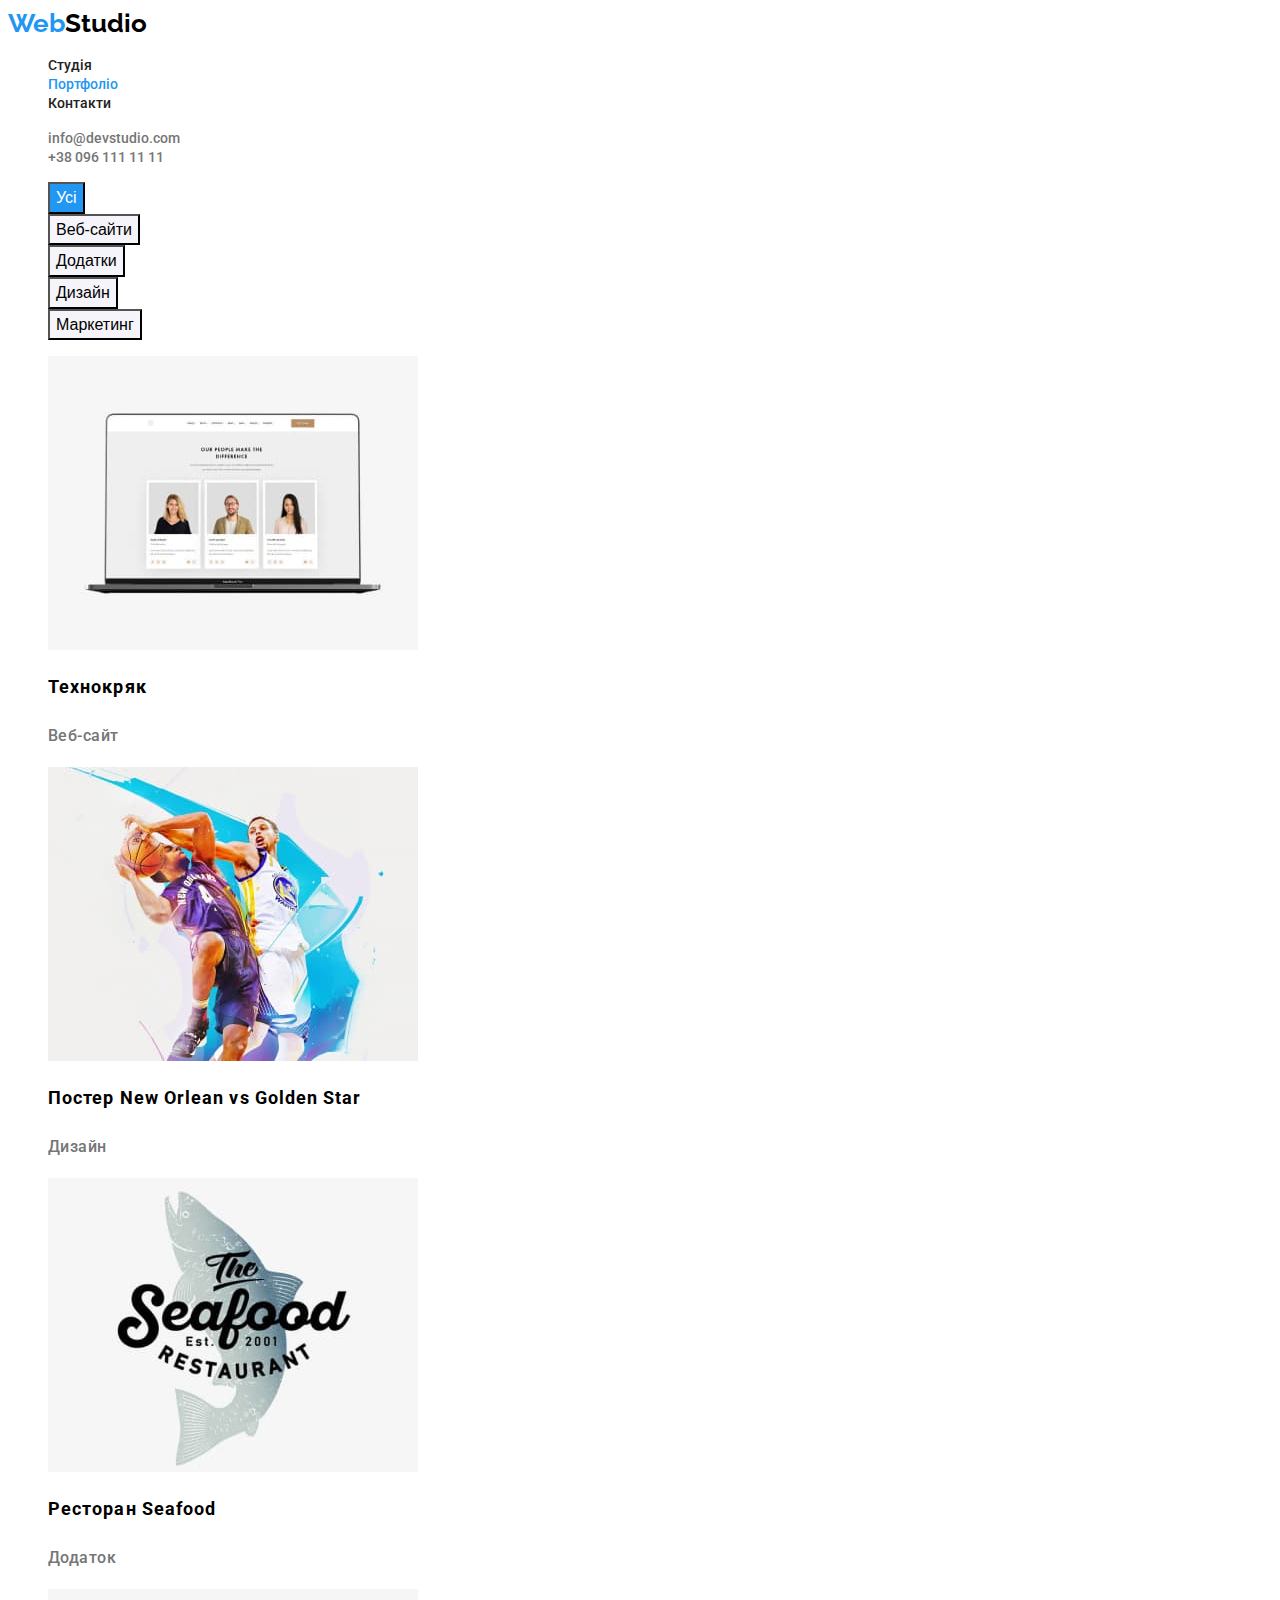
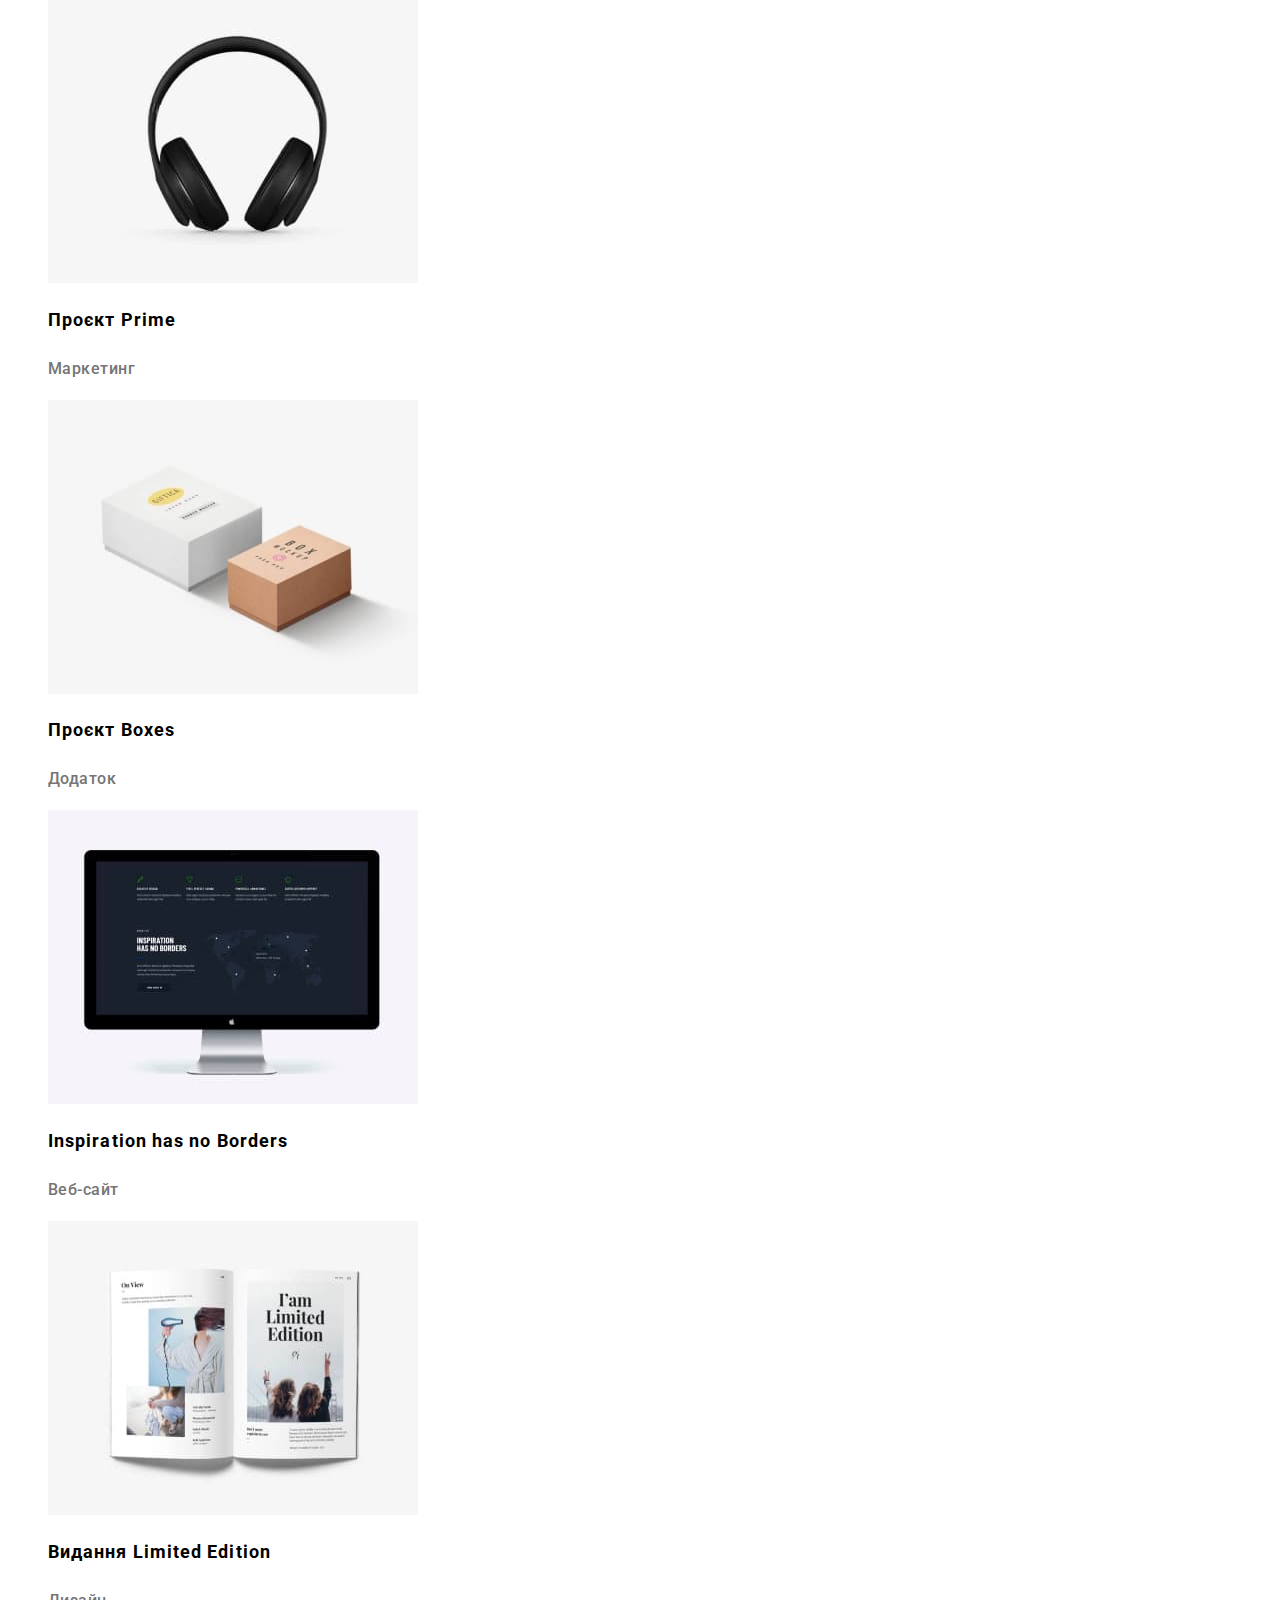
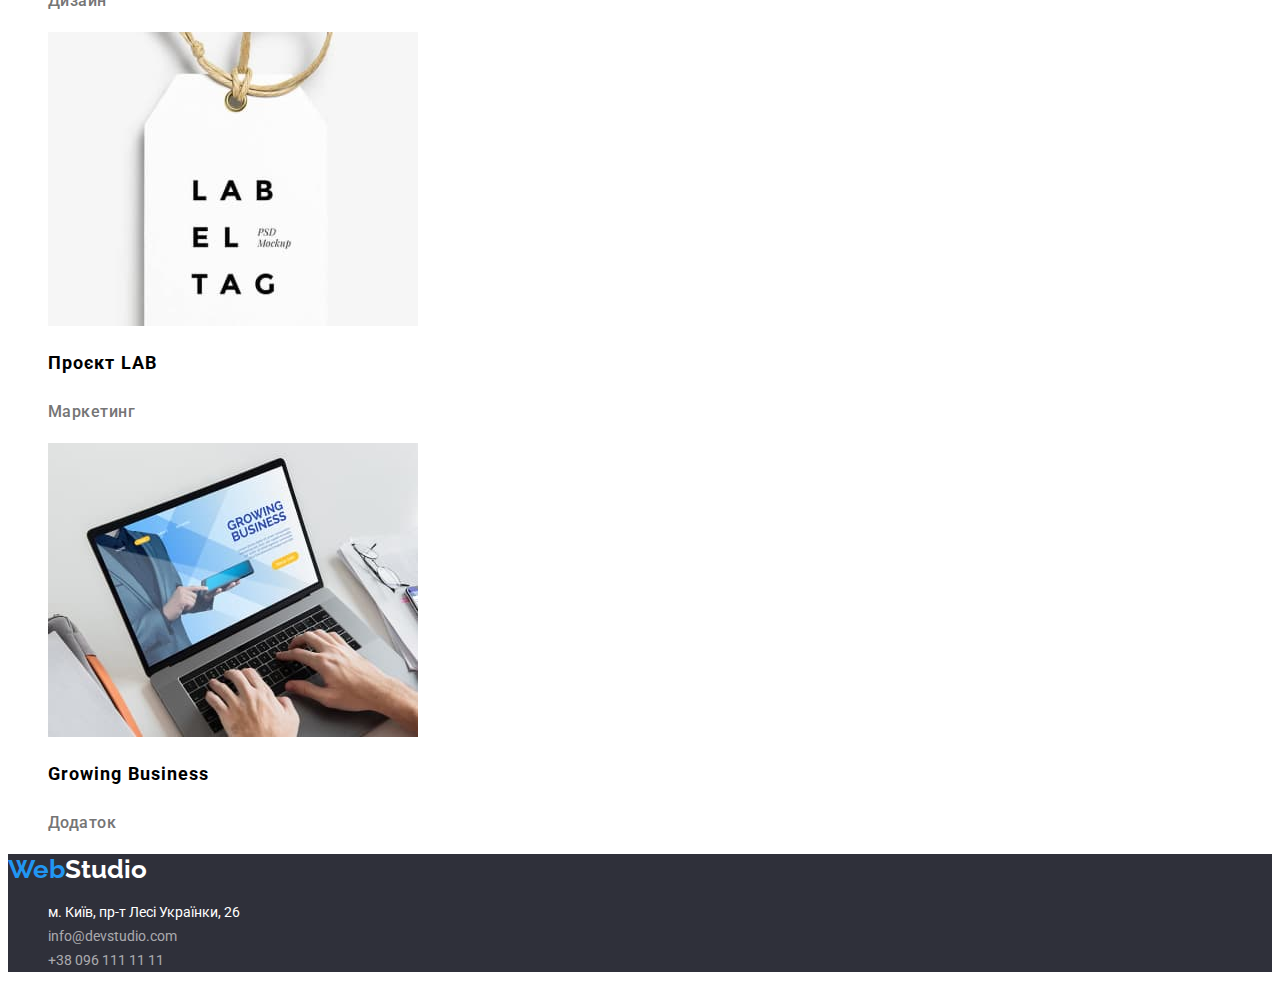
==== portfolio.html @ c9b4e2d4 "Initial commit" ====
<!DOCTYPE html>
<html lang="uk">
<head>
    <meta charset="UTF-8">
    <meta name="viewport" content="width=device-width, initial-scale=1.0">
    <title>Document</title>
    <link rel="stylesheet" href="./css/styles.css">
    <link rel="preconnect" href="https://fonts.googleapis.com">
    <link rel="preconnect" href="https://fonts.gstatic.com" crossorigin>
    <link href="https://fonts.googleapis.com/css2?family=Raleway:wght@700&family=Roboto:wght@400;500;700;900&display=swap" rel="stylesheet">
</head>
<body>
    <header>
        <nav>
            <a href="/" class="logo link">Web<span class="header-logo">Studio</span></a>
            <ul class="list">
            <li><a href="./index.html" class="nav-list link">Студія</a></li>
            <li><a href="./portfolio.html" class="nav-list nav-portfolio link">Портфоліо</a></li>
            <li><a href="" class="nav-list link">Контакти</a></li>
            </ul>
        </nav>
        <ul class="list">
            <li><a href="mailto:info@devstudio.com" class="mail link">info@devstudio.com</a></li>
            <li><a href="tel:+380961111111" class="phone link">+38 096 111 11 11</a></li>
        </ul>
    </header>
    <main>
        <section>
            <ul class="list">
                <li><button type="button" class="filtr-buttons active-button">Усі</button></li>
                <li><button type="button" class="filtr-buttons">Веб-сайти</button></li>
                <li><button type="button" class="filtr-buttons">Додатки</button></li>
                <li><button type="button" class="filtr-buttons">Дизайн</button></li>
                <li><button type="button" class="filtr-buttons">Маркетинг</button></li>
            </ul>
            <ul class="list">
                <li> 
                    <a href="" class="link">
                        <img src="./images/img-8.jpg" alt="Відкритий ноутбук" width="370" height="294">
                        <h2 class="filtr-title">Технокряк</h2>
                        <p class="filtr-dscr">Веб-сайт</p>
                    </a>
                </li>
                <li>
                    <a href="" class="link">
                        <img src="./images/img-9.jpg" alt="Баскетболісти закидають м'яч" width="370" height="294">
                        <h2 class="filtr-title">Постер New Orlean vs Golden Star</h2>
                        <p class="filtr-dscr">Дизайн</p>
                    </a>
                </li>
                <li>
                    <a href="" class="link">
                        <img src="./images/img-10.jpg" alt="Напис на фоні риби" width="370" height="294">
                        <h2 class="filtr-title">Ресторан Seafood</h2>
                        <p class="filtr-dscr">Додаток</p>
                    </a>
                </li>
                <li>
                    <a href="" class="link">
                        <img src="./images/img-11.jpg" alt="Навушники" width="370" height="294">
                        <h2 class="filtr-title">Проєкт Prime</h2>
                        <p class="filtr-dscr">Маркетинг</p>
                    </a>
                </li>
                <li>
                    <a href="" class="link">
                        <img src="./images/img-12.jpg" alt="Коробки різних розмірів" width="370" height="294">
                        <h2 class="filtr-title">Проєкт Boxes</h2>
                        <p class="filtr-dscr">Додаток</p>
                    </a>
                </li>
                <li>
                    <a href="" class="link">
                        <img src="./images/img-13.jpg" alt="Монітор комп'ютера" width="370" height="294">
                        <h2 class="filtr-title">Inspiration has no Borders</h2>
                        <p class="filtr-dscr">Веб-сайт</p>
                    </a>
                </li>
                <li>
                    <a href="" class="link">
                        <img src="./images/img-14.jpg" alt="Розгорнутий журнал" width="370" height="294">
                        <h2 class="filtr-title">Видання Limited Edition</h2>
                        <p class="filtr-dscr">Дизайн</p>
                    </a>
                </li>
                <li>
                    <a href="" class="link">
                        <img src="./images/img-15.jpg" alt="Бірка з написом" width="370" height="294">
                        <h2 class="filtr-title">Проєкт LAB</h2>
                        <p class="filtr-dscr">Маркетинг</p>
                    </a>
                </li>
                <li>
                    <a href="" class="link">
                        <img src="./images/img-16.jpg" alt="Людина набирає текст на відкритому ноутбуці" width="370" height="294">
                        <h2 class="filtr-title">Growing Business</h2>
                        <p class="filtr-dscr">Додаток</p>
                    </a>
                </li>
            </ul>
        </section>
    </main>

    <footer class="footer">
        <a href="./index.html" class="logo link">Web<span class="footer-logo">Studio</span></a>
        <address>
            <ul class="list">
                <li><a href="https://maps.google.com/" target="_blank" rel="noopener noreferrer" class="footer-adress link">м. Київ, пр-т Лесі Українки, 26</a></li>
                <li><a href="mailto:info@devstudio.com" class="footer-mail link">info@devstudio.com</a></li>
                <li><a href="tel:+380961111111" class="footer-phone link">+38 096 111 11 11</a></li>
            </ul>
        </address>
    </footer>   
</body>
---- css/styles.css ----
:root {
    --main-color: #000000;
    --accent-color: #2196F3;
    --text-color: #757575;
}
body {
    font-family: 'Roboto', sans-serif;
    font-weight: 500;
    color: var(--main-color);
}

.link {
    text-decoration: none;
}
.list {
    list-style: none;
}

.logo {
    font-family: Raleway;
    font-weight: 700;
    font-size: 26px;
    line-height: 1.2;
    color: var(--accent-color);
}
.header-logo {
    color: var(--main-color);
}
.nav-list {
    font-size: 14px;
    line-height: 1.1;
    color: #212121;
}
.nav-list:hover,
.nav-list:focus {
    color: var(--accent-color);
}
.nav-studio {
    color: var(--accent-color);
}
.nav-portfolio {
    color: var(--accent-color);
}

.mail {
    font-size: 14px;
    font-weight: 500;
    line-height: 1.1;
    color: var(--text-color);
}
.mail:hover,
.mail:focus {
    color: var(--accent-color);
}
.phone {
    font-size: 14px;
    font-weight: 500;
    line-height: 1.1;
    color: var(--text-color);
}
.phone:hover,
.phone:focus {
    color: var(--accent-color);
}
.upper-section {
    background-color: #2F303A;
}
.main-title {
    font-size: 44px;
    font-weight: 900;
    line-height: 1.4;
    color: #FFFFFF;
    text-transform: uppercase;
}
.main-btn {
    font-size: 16px;
    font-weight: 700;
    line-height: 1.9;
    color: #FFFFFF;
    background-color: #2196F3;
}
.titles {
    font-size: 14px;
    font-weight: 700;
    line-height: 1.1;
    color: var(--main-color);
}
.benefits-text {
    font-size: 14px;
    font-weight: 400;
    line-height: 1.7;
    color: var(--text-color);
}
.section-title {
    font-size: 36px;
    font-weight: 700;
    line-height: 1.2;
    color: var(--main-color);
}
.team-bcgr {
    background-color: #F5F4FA;
}
.team-title {
    font-size: 16px;
    font-weight: 500;
    line-height: 1.2;
    color: var(--main-color);
}
.team-dscrpt {
    font-size: 16px;
    font-weight: 400;
    line-height: 1.2;
    color: var(--text-color);
}
.footer {
    background-color: #2F303A;
}
.footer-logo {
    color: #FFFFFF;
}
.footer-adress {
    font-size: 14px;
    font-weight: 400;
    line-height: 1.7;
    font-style: normal;
    color: #FFFFFF;
}
.footer-mail,
.footer-phone {
    font-size: 14px;
    font-weight: 400;
    line-height: 1.7;
    font-style: normal;
    color: rgba(255, 255, 255, 0.6);
}
.footer-mail:hover,
.footer-mail:focus,
.footer-phone:hover,
.footer-phone:focus,
.footer-adress:hover,
.footer-adress:focus {
    color: var(--accent-color);
}
.filtr-buttons {
    font-size: 16px;
    font-weight: 500;
    line-height: 1.6;
    color: var(--main-color);
    background-color: #F5F4FA;
}
.filtr-buttons:hover, 
.filtr-buttons:focus {
    color: #FFFFFF;
    background-color: #2196F3;
}
.active-button {
    color: #FFFFFF;
    background-color: #2196F3;
}

.filtr-title {
    font-size: 18px;
    font-weight: 700;
    line-height: 2;
    letter-spacing: 0.06em;
    color: var(--main-color);
}
.filtr-dscr {
    font-size: 16px;
    line-height: 1.87;
    letter-spacing: 0.03em;
    color: var(--text-color);
}
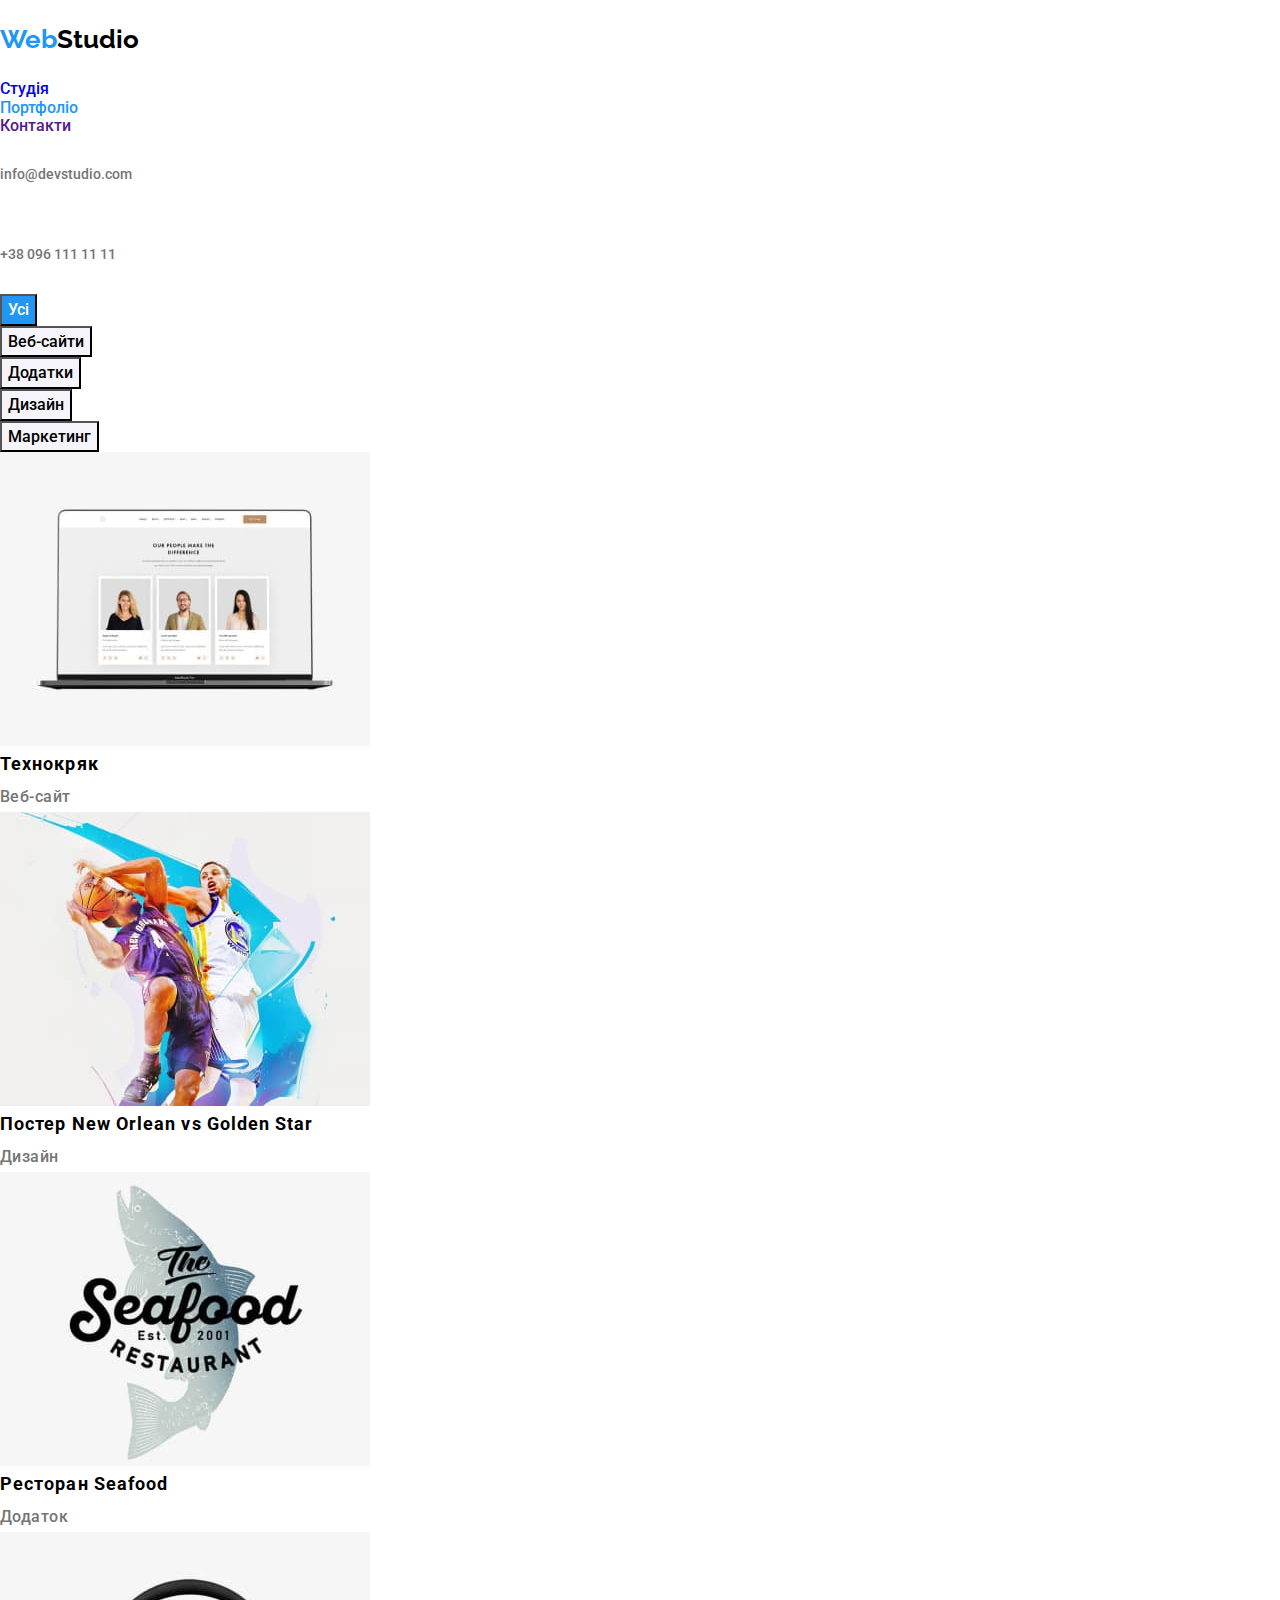
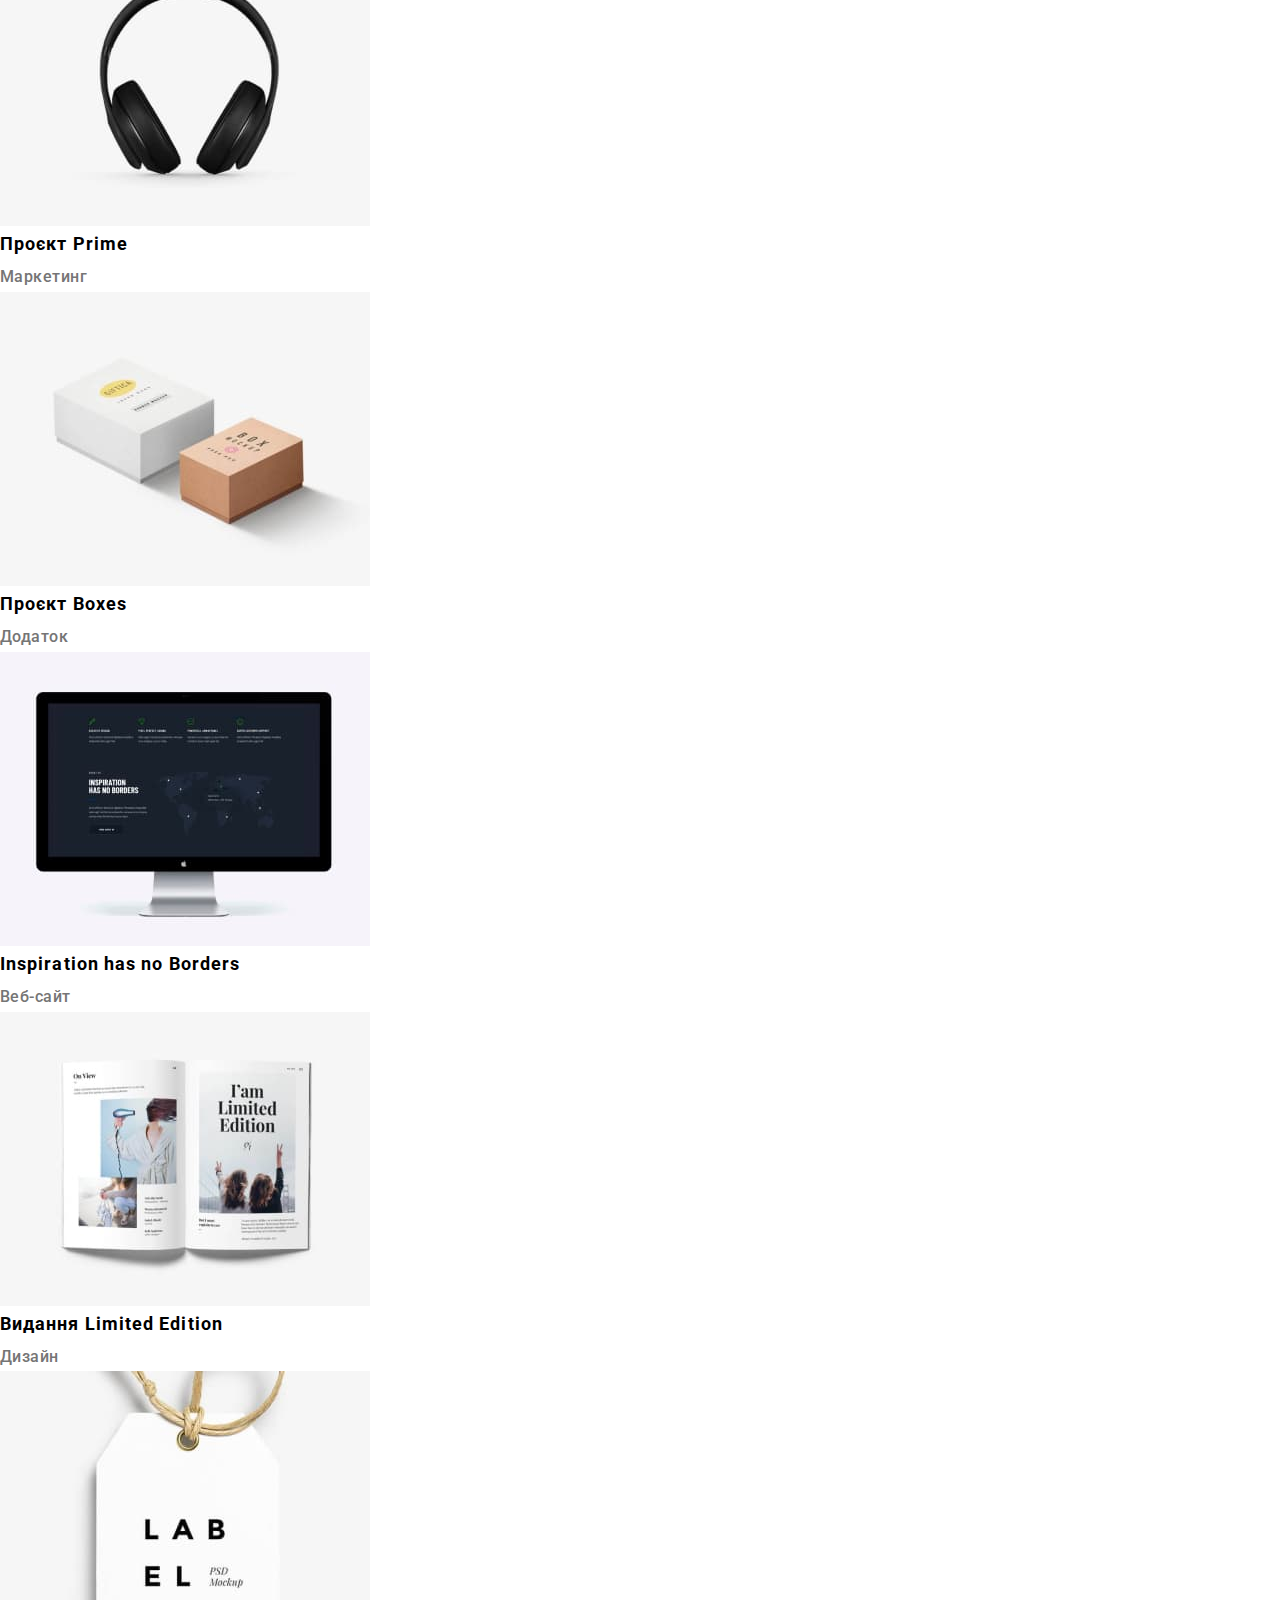
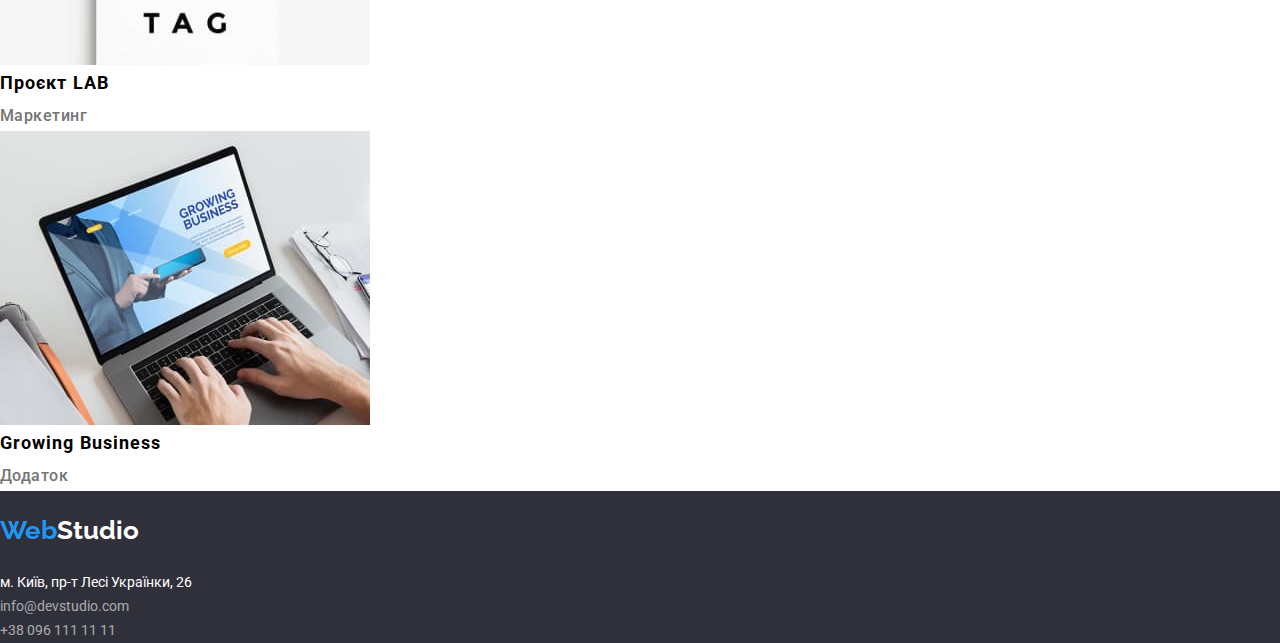
==== commit ffdc51d9: "portfolio page positioning" ====
--- a/portfolio.html
+++ b/portfolio.html
@@ -4,10 +4,11 @@
     <meta charset="UTF-8">
     <meta name="viewport" content="width=device-width, initial-scale=1.0">
     <title>Document</title>
-    <link rel="stylesheet" href="./css/styles.css">
+    <link rel="stylesheet" href="https://cdnjs.cloudflare.com/ajax/libs/modern-normalize/2.0.0/modern-normalize.min.css">
     <link rel="preconnect" href="https://fonts.googleapis.com">
     <link rel="preconnect" href="https://fonts.gstatic.com" crossorigin>
     <link href="https://fonts.googleapis.com/css2?family=Raleway:wght@700&family=Roboto:wght@400;500;700;900&display=swap" rel="stylesheet">
+    <link rel="stylesheet" href="./css/styles.css">
 </head>
 <body>
     <header>
--- a/css/styles.css
+++ b/css/styles.css
@@ -8,31 +8,71 @@
     font-weight: 500;
     color: var(--main-color);
 }
-
+h1,
+h2,
+h3,
+h4,
+h5,
+h6,
+p {
+    margin: 0;
+}
+img {
+    display: block;
+}
 .link {
     text-decoration: none;
 }
 .list {
     list-style: none;
+    padding: 0;
+    margin: 0;
+}
+.container {
+    width: 1200px;
+    padding: 0 15px;
+    margin-right: auto;
+    margin-left:auto;
+}
+.header-container {
+    display: flex;
+    align-items: center;
+    border-bottom: 1px solid #ECECEC;
+}
+.logo {
+    display: block;
+    padding-top: 24px;
+    padding-bottom: 25px;
+    margin-right: 93px;
+    font-family: Raleway;
+    font-weight: 700;
+    font-size: 26px;
+    line-height: 1.2;
+    color: var(--accent-color);
+}
+.header-logo {
+    color: var(--main-color);
+}
+.nav-list {
+    display: flex;
+    align-items: center;
+}
+.nav-item {
+    margin-right: 50px;
+}
+.nav-item:last-child {
+    margin-right: 0;
+}
+.nav-element {
+    display: block;
+    padding: 32px 0;
+    font-size: 14px;
+    line-height: 1.1;
+    color: #212121;
 }
 
-.logo {
-    font-family: Raleway;
-    font-weight: 700;
-    font-size: 26px;
-    line-height: 1.2;
-    color: var(--accent-color);
-}
-.header-logo {
-    color: var(--main-color);
-}
-.nav-list {
-    font-size: 14px;
-    line-height: 1.1;
-    color: #212121;
-}
-.nav-list:hover,
-.nav-list:focus {
+.nav-element:hover,
+.nav-element:focus {
     color: var(--accent-color);
 }
 .nav-studio {
@@ -41,8 +81,19 @@
 .nav-portfolio {
     color: var(--accent-color);
 }
-
+.header-contacts {
+    margin-left: auto;
+}
+.contact-list {
+    display: flex;
+    align-items: center;
+}
+.contact-item {
+    margin-right: 50px;
+}
 .mail {
+    display: block;
+    padding: 32px 0;
     font-size: 14px;
     font-weight: 500;
     line-height: 1.1;
@@ -53,6 +104,8 @@
     color: var(--accent-color);
 }
 .phone {
+    display: block;
+    padding: 32px 0;
     font-size: 14px;
     font-weight: 500;
     line-height: 1.1;
@@ -65,7 +118,14 @@
 .upper-section {
     background-color: #2F303A;
 }
+.main-container {
+    text-align: center;
+    width: 696px;
+    padding-bottom: 200px;
+}
 .main-title {
+    padding-top: 200px;
+    margin-bottom: 30px;
     font-size: 44px;
     font-weight: 900;
     line-height: 1.4;
@@ -73,12 +133,25 @@
     text-transform: uppercase;
 }
 .main-btn {
+    width: 200px;
+    height: 50px;
     font-size: 16px;
     font-weight: 700;
     line-height: 1.9;
     color: #FFFFFF;
     background-color: #2196F3;
 }
+.benefits-list {
+    display: flex;
+    padding-top: 94px;
+    padding-bottom: 94px;
+}
+.benefits-item {
+    margin-right: 30px;
+}
+.benefits-item:last-child {
+    margin-right: 0px;
+}
 .titles {
     font-size: 14px;
     font-weight: 700;
@@ -92,25 +165,63 @@
     color: var(--text-color);
 }
 .section-title {
+    margin-bottom: 50px;
+    text-align: center;
     font-size: 36px;
     font-weight: 700;
     line-height: 1.2;
     color: var(--main-color);
+}
+.do-list {
+    display: flex;
+    align-items: center;
+    padding-bottom: 94px;
+}
+.do-item {
+    margin-right: 30px;
+}
+.do-item:last-child {
+    margin-right: 0px;
+}
+
+.team-container .section-title {
+    padding-top: 94px;
 }
 .team-bcgr {
     background-color: #F5F4FA;
 }
+.team-list {
+    display: flex;
+    padding-bottom: 94px;
+}
+.team-item {
+    margin-right: 30px;
+    text-align: center;
+    background-color: #FFFFFF;
+}
+.team-item:last-child {
+    margin-right: 0px;
+}
+.team-card {
+    margin-bottom: 30px;
+}
 .team-title {
+    margin-bottom: 10px;
     font-size: 16px;
     font-weight: 500;
     line-height: 1.2;
     color: var(--main-color);
 }
 .team-dscrpt {
-    font-size: 16px;
-    font-weight: 400;
-    line-height: 1.2;
-    color: var(--text-color);
+    padding-bottom: 30px;
+    font-size: 16px;
+    font-weight: 400;
+    line-height: 1.2;
+    color: var(--text-color);
+}
+.footer-container .logo {
+    padding: 60px 0 0 0;
+    margin-bottom: 28px;
 }
 .footer {
     background-color: #2F303A;
@@ -141,6 +252,9 @@
 .footer-adress:focus {
     color: var(--accent-color);
 }
+.footer-list {
+    padding-bottom: 60px;
+}
 .filtr-buttons {
     font-size: 16px;
     font-weight: 500;
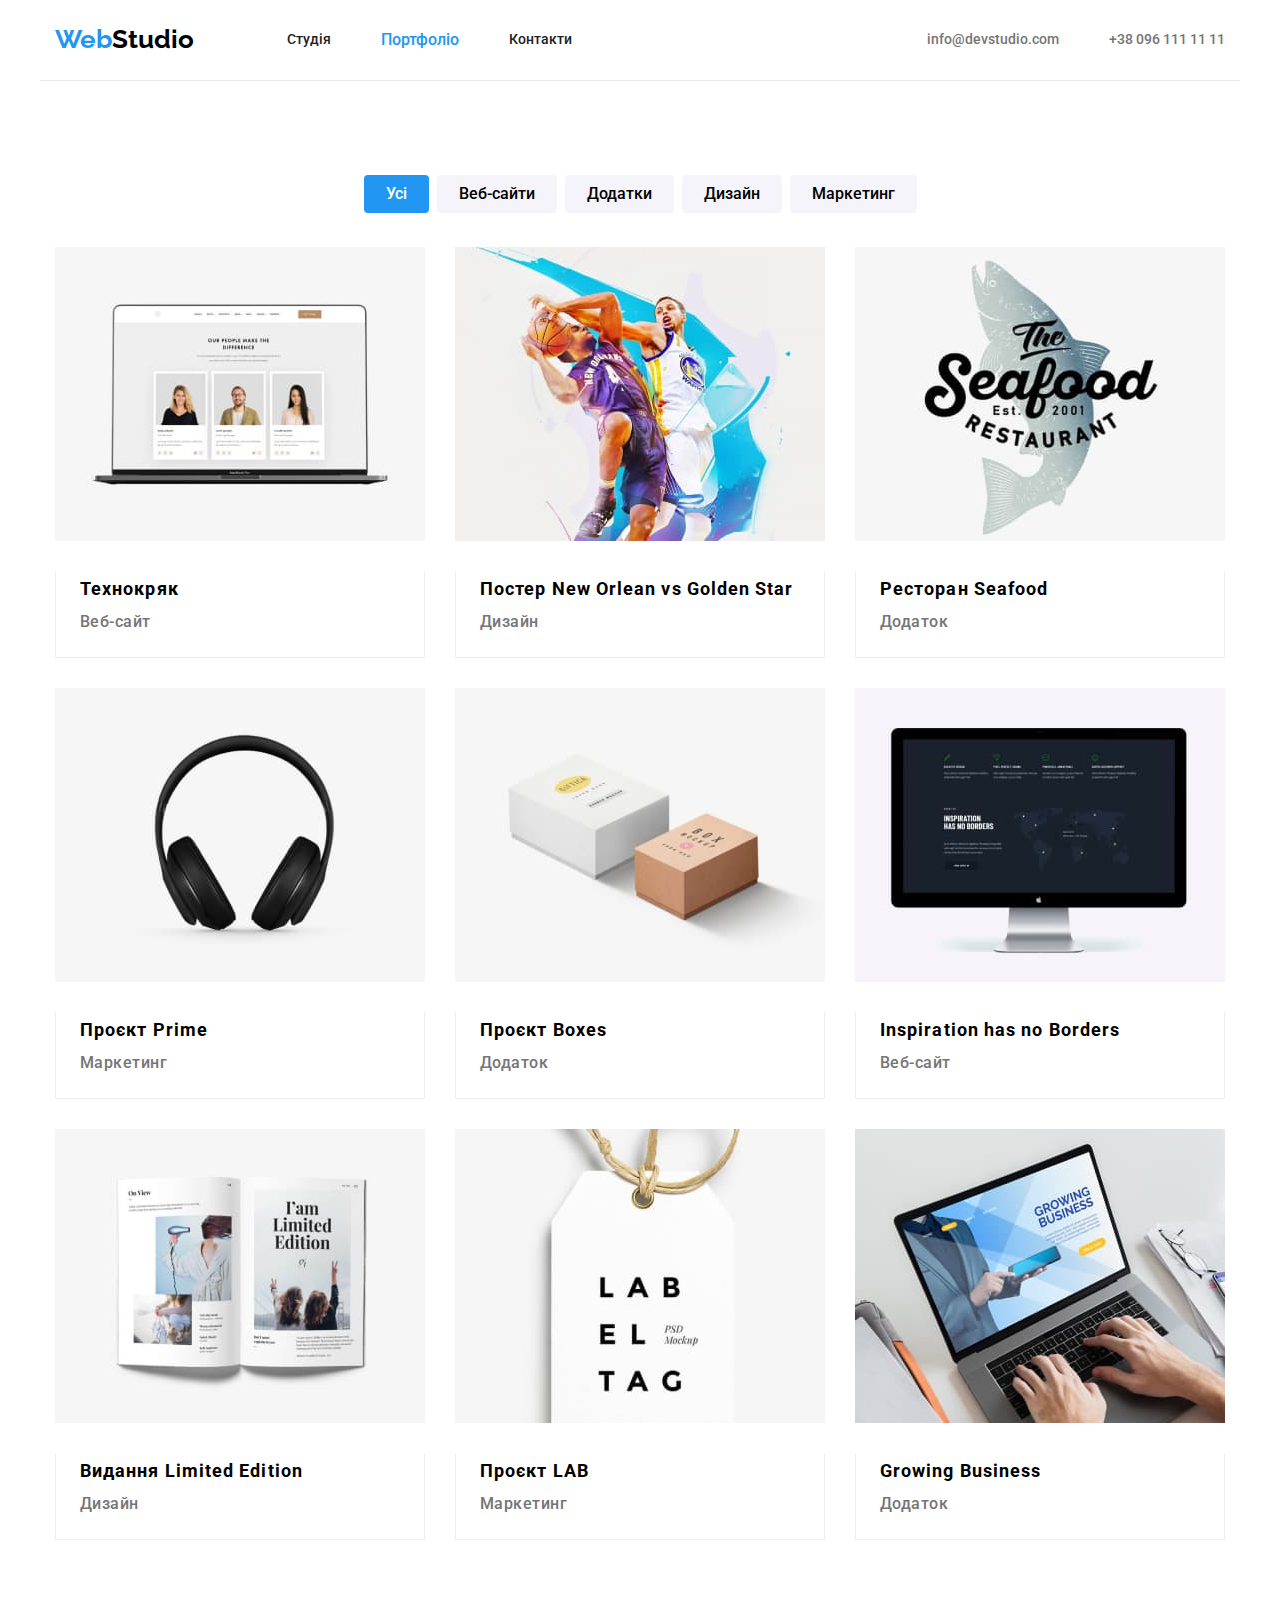
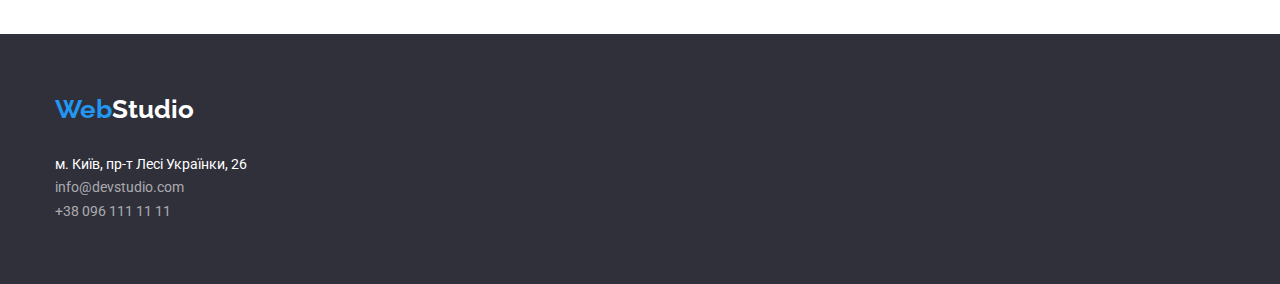
==== commit 213a314a: "positioning of the studio page" ====
--- a/portfolio.html
+++ b/portfolio.html
@@ -12,105 +12,131 @@
 </head>
 <body>
     <header>
-        <nav>
+        <div class="container header-container">
             <a href="/" class="logo link">Web<span class="header-logo">Studio</span></a>
-            <ul class="list">
-            <li><a href="./index.html" class="nav-list link">Студія</a></li>
-            <li><a href="./portfolio.html" class="nav-list nav-portfolio link">Портфоліо</a></li>
-            <li><a href="" class="nav-list link">Контакти</a></li>
+            <nav>
+                <ul class="list nav-list">
+                    <li class="nav-item"><a href="" class="nav-element link">Студія</a></li>
+                    <li class="nav-item"><a href="./portfolio.html" class="nav-list nav-portfolio link">Портфоліо</a></li>
+                    <li class="nav-item"><a href="" class="nav-element link">Контакти</a></li>
+                </ul>
+            </nav>
+            <div class="header-contacts">
+                <ul class="list contact-list">
+                    <li class="contact-item"><a href="mailto:info@devstudio.com" class="mail link">info@devstudio.com</a></li>
+                    <li><a href="tel:+380961111111" class="phone link">+38 096 111 11 11</a></li>
+                </ul>
+            </div>
+        </div>
+    </header>
+<main>
+    <div class="container">
+        <section class="filtr-section">
+            <ul class="list filtr-list">
+                <li class="filtr-item"><button type="button" class="filtr-buttons active-button">Усі</button></li>
+                <li class="filtr-item"><button type="button" class="filtr-buttons">Веб-сайти</button></li>
+                <li class="filtr-item"><button type="button" class="filtr-buttons">Додатки</button></li>
+                <li class="filtr-item"><button type="button" class="filtr-buttons">Дизайн</button></li>
+                <li class="filtr-item"><button type="button" class="filtr-buttons">Маркетинг</button></li>
             </ul>
-        </nav>
-        <ul class="list">
-            <li><a href="mailto:info@devstudio.com" class="mail link">info@devstudio.com</a></li>
-            <li><a href="tel:+380961111111" class="phone link">+38 096 111 11 11</a></li>
-        </ul>
-    </header>
-    <main>
-        <section>
-            <ul class="list">
-                <li><button type="button" class="filtr-buttons active-button">Усі</button></li>
-                <li><button type="button" class="filtr-buttons">Веб-сайти</button></li>
-                <li><button type="button" class="filtr-buttons">Додатки</button></li>
-                <li><button type="button" class="filtr-buttons">Дизайн</button></li>
-                <li><button type="button" class="filtr-buttons">Маркетинг</button></li>
-            </ul>
-            <ul class="list">
-                <li> 
+            <ul class="list filtr-container">
+                <li class="card-item"> 
                     <a href="" class="link">
-                        <img src="./images/img-8.jpg" alt="Відкритий ноутбук" width="370" height="294">
-                        <h2 class="filtr-title">Технокряк</h2>
-                        <p class="filtr-dscr">Веб-сайт</p>
+                        <img class="card-image" src="./images/img-8.jpg" alt="Відкритий ноутбук" width="370" height="294">
+                        <div class="card-text">
+                            <h2 class="filtr-title">Технокряк</h2>
+                            <p class="filtr-dscr">Веб-сайт</p>
+                        </div>
                     </a>
                 </li>
-                <li>
+                <li class="card-item">
                     <a href="" class="link">
-                        <img src="./images/img-9.jpg" alt="Баскетболісти закидають м'яч" width="370" height="294">
-                        <h2 class="filtr-title">Постер New Orlean vs Golden Star</h2>
-                        <p class="filtr-dscr">Дизайн</p>
+                        <img class="card-image" src="./images/img-9.jpg" alt="Баскетболісти закидають м'яч" width="370" height="294">
+                        <div class="card-text">
+                            <h2 class="filtr-title">Постер New Orlean vs Golden Star</h2>
+                            <p class="filtr-dscr">Дизайн</p>
+                        </div>
                     </a>
                 </li>
-                <li>
+                <li class="card-item">
                     <a href="" class="link">
-                        <img src="./images/img-10.jpg" alt="Напис на фоні риби" width="370" height="294">
-                        <h2 class="filtr-title">Ресторан Seafood</h2>
-                        <p class="filtr-dscr">Додаток</p>
+                        <img class="card-image" src="./images/img-10.jpg" alt="Напис на фоні риби" width="370" height="294">
+                        <div class="card-text">
+                            <h2 class="filtr-title">Ресторан Seafood</h2>
+                            <p class="filtr-dscr">Додаток</p>
+                        </div>
                     </a>
                 </li>
-                <li>
+                <li class="card-item">
                     <a href="" class="link">
-                        <img src="./images/img-11.jpg" alt="Навушники" width="370" height="294">
-                        <h2 class="filtr-title">Проєкт Prime</h2>
-                        <p class="filtr-dscr">Маркетинг</p>
+                        <img class="card-image" src="./images/img-11.jpg" alt="Навушники" width="370" height="294">
+                        <div class="card-text">
+                            <h2 class="filtr-title">Проєкт Prime</h2>
+                            <p class="filtr-dscr">Маркетинг</p>
+                        </div>
                     </a>
                 </li>
-                <li>
+                <li class="card-item">
                     <a href="" class="link">
-                        <img src="./images/img-12.jpg" alt="Коробки різних розмірів" width="370" height="294">
-                        <h2 class="filtr-title">Проєкт Boxes</h2>
-                        <p class="filtr-dscr">Додаток</p>
+                        <img class="card-image" src="./images/img-12.jpg" alt="Коробки різних розмірів" width="370" height="294">
+                        <div class="card-text">
+                            <h2 class="filtr-title">Проєкт Boxes</h2>
+                            <p class="filtr-dscr">Додаток</p>
+                        </div>
                     </a>
                 </li>
-                <li>
+                <li class="card-item">
                     <a href="" class="link">
-                        <img src="./images/img-13.jpg" alt="Монітор комп'ютера" width="370" height="294">
-                        <h2 class="filtr-title">Inspiration has no Borders</h2>
-                        <p class="filtr-dscr">Веб-сайт</p>
+                        <img class="card-image" src="./images/img-13.jpg" alt="Монітор комп'ютера" width="370" height="294">
+                        <div class="card-text">
+                            <h2 class="filtr-title">Inspiration has no Borders</h2>
+                            <p class="filtr-dscr">Веб-сайт</p>
+                        </div>
                     </a>
                 </li>
-                <li>
+                <li class="card-item">
                     <a href="" class="link">
-                        <img src="./images/img-14.jpg" alt="Розгорнутий журнал" width="370" height="294">
-                        <h2 class="filtr-title">Видання Limited Edition</h2>
-                        <p class="filtr-dscr">Дизайн</p>
+                        <img class="card-image" src="./images/img-14.jpg" alt="Розгорнутий журнал" width="370" height="294">
+                        <div class="card-text">
+                            <h2 class="filtr-title">Видання Limited Edition</h2>
+                            <p class="filtr-dscr">Дизайн</p>
+                        </div>
                     </a>
                 </li>
-                <li>
+                <li class="card-item">
                     <a href="" class="link">
-                        <img src="./images/img-15.jpg" alt="Бірка з написом" width="370" height="294">
-                        <h2 class="filtr-title">Проєкт LAB</h2>
-                        <p class="filtr-dscr">Маркетинг</p>
+                        <img class="card-image" src="./images/img-15.jpg" alt="Бірка з написом" width="370" height="294">
+                        <div class="card-text">
+                            <h2 class="filtr-title">Проєкт LAB</h2>
+                            <p class="filtr-dscr">Маркетинг</p>
+                        </div>
                     </a>
                 </li>
-                <li>
+                <li class="card-item">
                     <a href="" class="link">
-                        <img src="./images/img-16.jpg" alt="Людина набирає текст на відкритому ноутбуці" width="370" height="294">
-                        <h2 class="filtr-title">Growing Business</h2>
-                        <p class="filtr-dscr">Додаток</p>
+                        <img class="card-image" src="./images/img-16.jpg" alt="Людина набирає текст на відкритому ноутбуці" width="370" height="294">
+                        <div class="card-text">
+                            <h2 class="filtr-title">Growing Business</h2>
+                            <p class="filtr-dscr">Додаток</p>
+                        </div>
                     </a>
                 </li>
             </ul>
         </section>
-    </main>
+    </div>    
+</main>
 
     <footer class="footer">
-        <a href="./index.html" class="logo link">Web<span class="footer-logo">Studio</span></a>
-        <address>
-            <ul class="list">
-                <li><a href="https://maps.google.com/" target="_blank" rel="noopener noreferrer" class="footer-adress link">м. Київ, пр-т Лесі Українки, 26</a></li>
-                <li><a href="mailto:info@devstudio.com" class="footer-mail link">info@devstudio.com</a></li>
-                <li><a href="tel:+380961111111" class="footer-phone link">+38 096 111 11 11</a></li>
-            </ul>
-        </address>
+        <div class="container footer-container">
+            <a href="" class="logo link">Web<span class="footer-logo">Studio</span></a>
+            <address>
+                <ul class="list footer-list">
+                    <li><a href="https://maps.google.com/" target="_blank" rel="noopener noreferrer" class="footer-adress link">м. Київ, пр-т Лесі Українки, 26</a></li>
+                    <li><a href="mailto:info@devstudio.com" class="footer-mail link">info@devstudio.com</a></li>
+                    <li><a href="tel:+380961111111" class="footer-phone link">+38 096 111 11 11</a></li>
+                </ul>
+            </address>
+        </div>
     </footer>   
 </body>
 
--- a/css/styles.css
+++ b/css/styles.css
@@ -255,7 +255,25 @@
 .footer-list {
     padding-bottom: 60px;
 }
+.filtr-section {
+    padding-top: 94px;
+    padding-bottom: 94px;
+}
+.filtr-list {
+    display: flex;
+    justify-content: center;
+    margin-bottom: 34px;
+}
+.filtr-item {
+    margin-right: 8px;
+}
+.filtr-item:last-child {
+    margin-right: 0;
+}
 .filtr-buttons {
+    border: 0;
+    border-radius: 4px;
+    padding: 6px 22px;
     font-size: 16px;
     font-weight: 500;
     line-height: 1.6;
@@ -266,12 +284,37 @@
 .filtr-buttons:focus {
     color: #FFFFFF;
     background-color: #2196F3;
+    cursor: pointer;
 }
 .active-button {
     color: #FFFFFF;
     background-color: #2196F3;
 }
-
+.filtr-container {
+    display: flex;
+    flex-wrap: wrap;
+}
+.card-item {
+    width: 370px;
+    margin-right: 30px;
+    margin-bottom: 30px;
+    
+}
+.card-item:nth-last-child(-n+3) {
+    margin-bottom: 0;
+}
+.card-item:nth-child(3n) {
+    margin-right: 0;
+}
+.card-image {
+    margin-bottom: 30px;
+}
+.card-text {
+    border: 1px solid #EEEEEE;
+    border-top: 0;
+    padding-left: 24px;
+    padding-bottom: 20px;
+}
 .filtr-title {
     font-size: 18px;
     font-weight: 700;
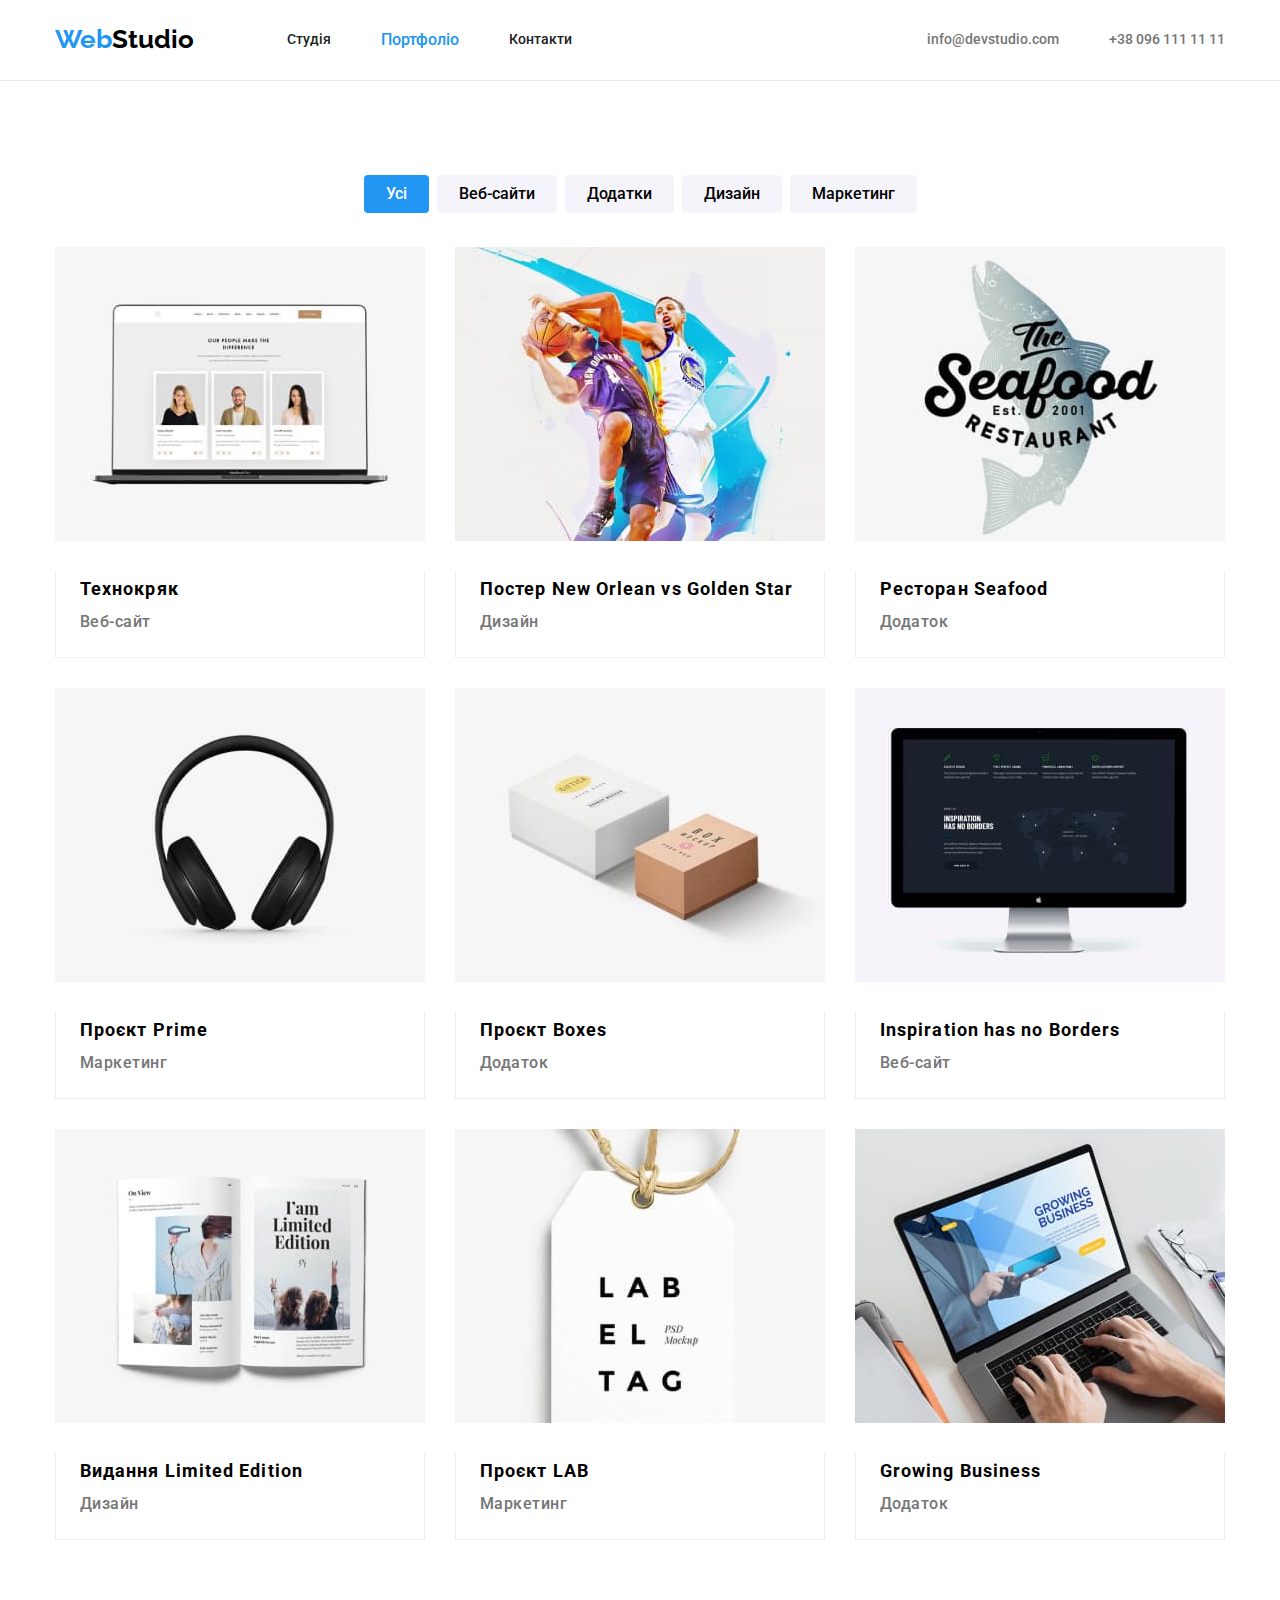
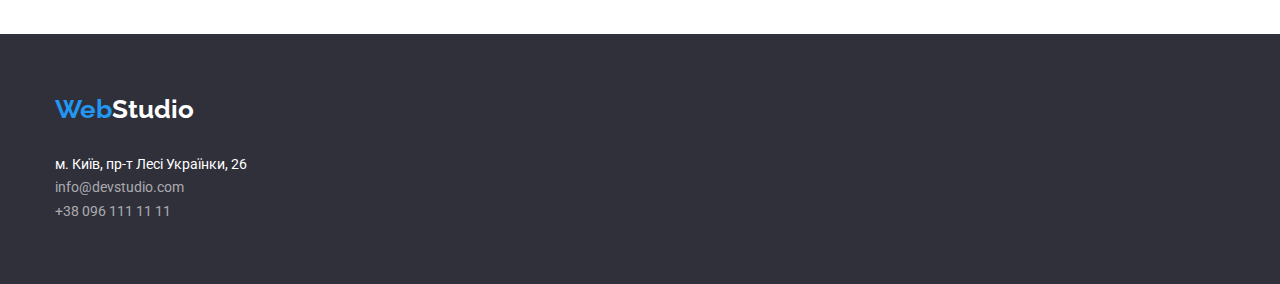
==== commit 39b8a487: "moving containers inside sections" ====
--- a/portfolio.html
+++ b/portfolio.html
@@ -11,27 +11,26 @@
     <link rel="stylesheet" href="./css/styles.css">
 </head>
 <body>
-    <header>
+    <header class="header-border">
         <div class="container header-container">
             <a href="/" class="logo link">Web<span class="header-logo">Studio</span></a>
             <nav>
                 <ul class="list nav-list">
-                    <li class="nav-item"><a href="" class="nav-element link">Студія</a></li>
-                    <li class="nav-item"><a href="./portfolio.html" class="nav-list nav-portfolio link">Портфоліо</a></li>
+                    <li class="nav-item"><a href="./index.html" class="nav-element link">Студія</a></li>
+                    <li class="nav-item"><a href="" class="nav-list nav-portfolio link">Портфоліо</a></li>
                     <li class="nav-item"><a href="" class="nav-element link">Контакти</a></li>
                 </ul>
             </nav>
-            <div class="header-contacts">
-                <ul class="list contact-list">
-                    <li class="contact-item"><a href="mailto:info@devstudio.com" class="mail link">info@devstudio.com</a></li>
-                    <li><a href="tel:+380961111111" class="phone link">+38 096 111 11 11</a></li>
-                </ul>
-            </div>
+            <ul class="list contact-list header-contacts">
+                <li class="contact-item"><a href="mailto:info@devstudio.com" class="mail link">info@devstudio.com</a></li>
+                <li><a href="tel:+380961111111" class="phone link">+38 096 111 11 11</a></li>
+            </ul>
         </div>
     </header>
 <main>
-    <div class="container">
-        <section class="filtr-section">
+    
+    <section class="filtr-section">
+        <div class="container">
             <ul class="list filtr-list">
                 <li class="filtr-item"><button type="button" class="filtr-buttons active-button">Усі</button></li>
                 <li class="filtr-item"><button type="button" class="filtr-buttons">Веб-сайти</button></li>
@@ -122,8 +121,9 @@
                     </a>
                 </li>
             </ul>
-        </section>
-    </div>    
+        </div>
+    </section>
+        
 </main>
 
     <footer class="footer">
--- a/css/styles.css
+++ b/css/styles.css
@@ -34,10 +34,12 @@
     margin-right: auto;
     margin-left:auto;
 }
+.header-border {
+    border-bottom: 1px solid #ECECEC;
+}
 .header-container {
     display: flex;
     align-items: center;
-    border-bottom: 1px solid #ECECEC;
 }
 .logo {
     display: block;
@@ -119,13 +121,13 @@
     background-color: #2F303A;
 }
 .main-container {
+    padding-bottom: 200px;
+    padding-top: 200px;
     text-align: center;
+}
+.main-title {
+    margin-bottom: 30px;
     width: 696px;
-    padding-bottom: 200px;
-}
-.main-title {
-    padding-top: 200px;
-    margin-bottom: 30px;
     font-size: 44px;
     font-weight: 900;
     line-height: 1.4;
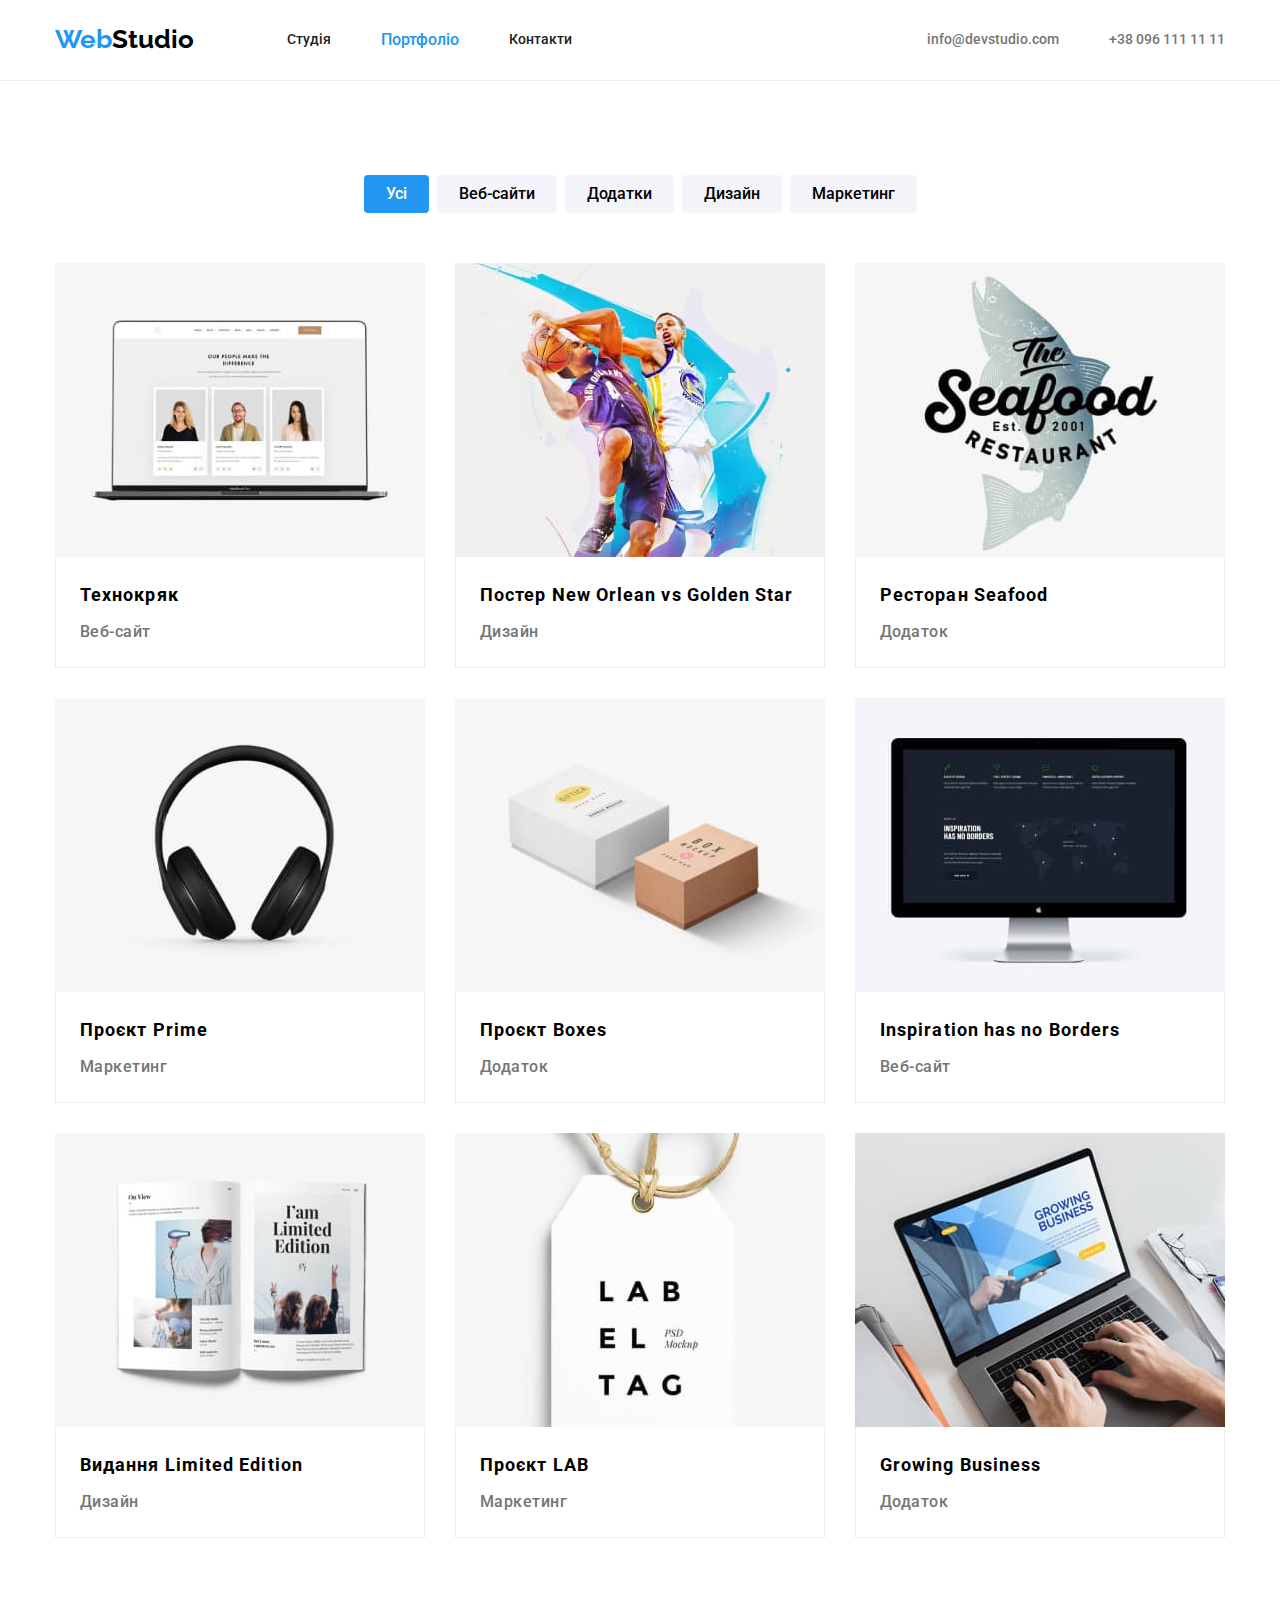
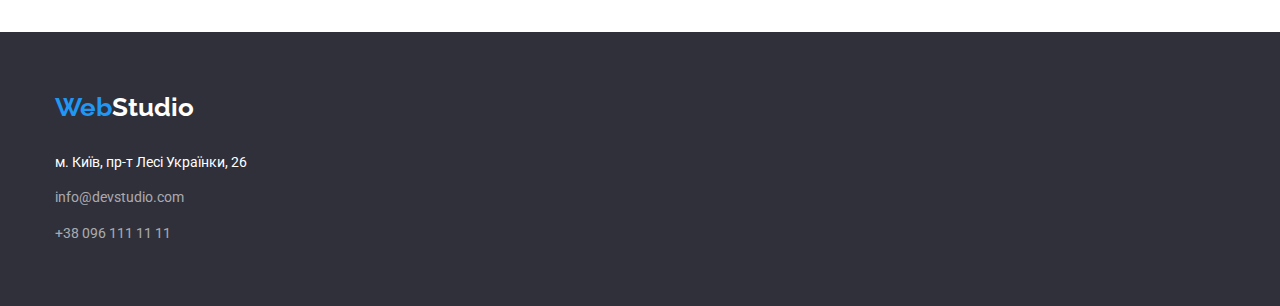
==== commit 338e721a: "changing the margins in the footer" ====
--- a/portfolio.html
+++ b/portfolio.html
@@ -126,17 +126,17 @@
         
 </main>
 
-    <footer class="footer">
-        <div class="container footer-container">
-            <a href="" class="logo link">Web<span class="footer-logo">Studio</span></a>
-            <address>
-                <ul class="list footer-list">
-                    <li><a href="https://maps.google.com/" target="_blank" rel="noopener noreferrer" class="footer-adress link">м. Київ, пр-т Лесі Українки, 26</a></li>
-                    <li><a href="mailto:info@devstudio.com" class="footer-mail link">info@devstudio.com</a></li>
-                    <li><a href="tel:+380961111111" class="footer-phone link">+38 096 111 11 11</a></li>
-                </ul>
-            </address>
-        </div>
-    </footer>   
+<footer class="footer">
+    <div class="container footer-container">
+        <a href="" class="logo link">Web<span class="footer-logo">Studio</span></a>
+        <address>
+            <ul class="list">
+                <li class="footer-list"><a href="https://maps.google.com/" target="_blank" rel="noopener noreferrer" class="footer-adress link">м. Київ, пр-т Лесі Українки, 26</a></li>
+                <li class="footer-list"><a href="mailto:info@devstudio.com" class="footer-mail link">info@devstudio.com</a></li>
+                <li class="footer-list"><a href="tel:+380961111111" class="footer-phone link">+38 096 111 11 11</a></li>
+            </ul>
+        </address>
+    </div>
+</footer>
 </body>
 
--- a/css/styles.css
+++ b/css/styles.css
@@ -119,13 +119,15 @@
 }
 .upper-section {
     background-color: #2F303A;
-}
-.main-container {
     padding-bottom: 200px;
     padding-top: 200px;
+}
+.main-container {
     text-align: center;
 }
 .main-title {
+    margin-left: auto;
+    margin-right: auto;
     margin-bottom: 30px;
     width: 696px;
     font-size: 44px;
@@ -143,18 +145,23 @@
     color: #FFFFFF;
     background-color: #2196F3;
 }
-.benefits-list {
-    display: flex;
+
+.benefits-section {
     padding-top: 94px;
     padding-bottom: 94px;
 }
+.benefits-list {
+    display: flex;
+}
 .benefits-item {
     margin-right: 30px;
+    width: 270px;
 }
 .benefits-item:last-child {
     margin-right: 0px;
 }
 .titles {
+    margin-bottom: 10px;
     font-size: 14px;
     font-weight: 700;
     line-height: 1.1;
@@ -165,6 +172,9 @@
     font-weight: 400;
     line-height: 1.7;
     color: var(--text-color);
+}
+.do-section {
+    padding-bottom: 94px;
 }
 .section-title {
     margin-bottom: 50px;
@@ -177,7 +187,6 @@
 .do-list {
     display: flex;
     align-items: center;
-    padding-bottom: 94px;
 }
 .do-item {
     margin-right: 30px;
@@ -186,15 +195,13 @@
     margin-right: 0px;
 }
 
-.team-container .section-title {
-    padding-top: 94px;
-}
 .team-bcgr {
     background-color: #F5F4FA;
+    padding-top: 94px;
+    padding-bottom: 94px;
 }
 .team-list {
     display: flex;
-    padding-bottom: 94px;
 }
 .team-item {
     margin-right: 30px;
@@ -205,7 +212,8 @@
     margin-right: 0px;
 }
 .team-card {
-    margin-bottom: 30px;
+    padding-top: 30px;
+    padding-bottom: 30px;
 }
 .team-title {
     margin-bottom: 10px;
@@ -215,18 +223,19 @@
     color: var(--main-color);
 }
 .team-dscrpt {
-    padding-bottom: 30px;
     font-size: 16px;
     font-weight: 400;
     line-height: 1.2;
     color: var(--text-color);
 }
 .footer-container .logo {
-    padding: 60px 0 0 0;
     margin-bottom: 28px;
+    padding: 0;
 }
 .footer {
     background-color: #2F303A;
+    padding-top: 60px;
+    padding-bottom: 60px;
 }
 .footer-logo {
     color: #FFFFFF;
@@ -255,7 +264,10 @@
     color: var(--accent-color);
 }
 .footer-list {
-    padding-bottom: 60px;
+    margin-bottom: 12px;
+}
+.footer-list:last-child {
+    margin-bottom: 0;
 }
 .filtr-section {
     padding-top: 94px;
@@ -264,7 +276,7 @@
 .filtr-list {
     display: flex;
     justify-content: center;
-    margin-bottom: 34px;
+    margin-bottom: 50px;
 }
 .filtr-item {
     margin-right: 8px;
@@ -309,15 +321,14 @@
     margin-right: 0;
 }
 .card-image {
-    margin-bottom: 30px;
 }
 .card-text {
     border: 1px solid #EEEEEE;
     border-top: 0;
-    padding-left: 24px;
-    padding-bottom: 20px;
+    padding: 20px 24px;
 }
 .filtr-title {
+    margin-bottom: 4px;
     font-size: 18px;
     font-weight: 700;
     line-height: 2;
